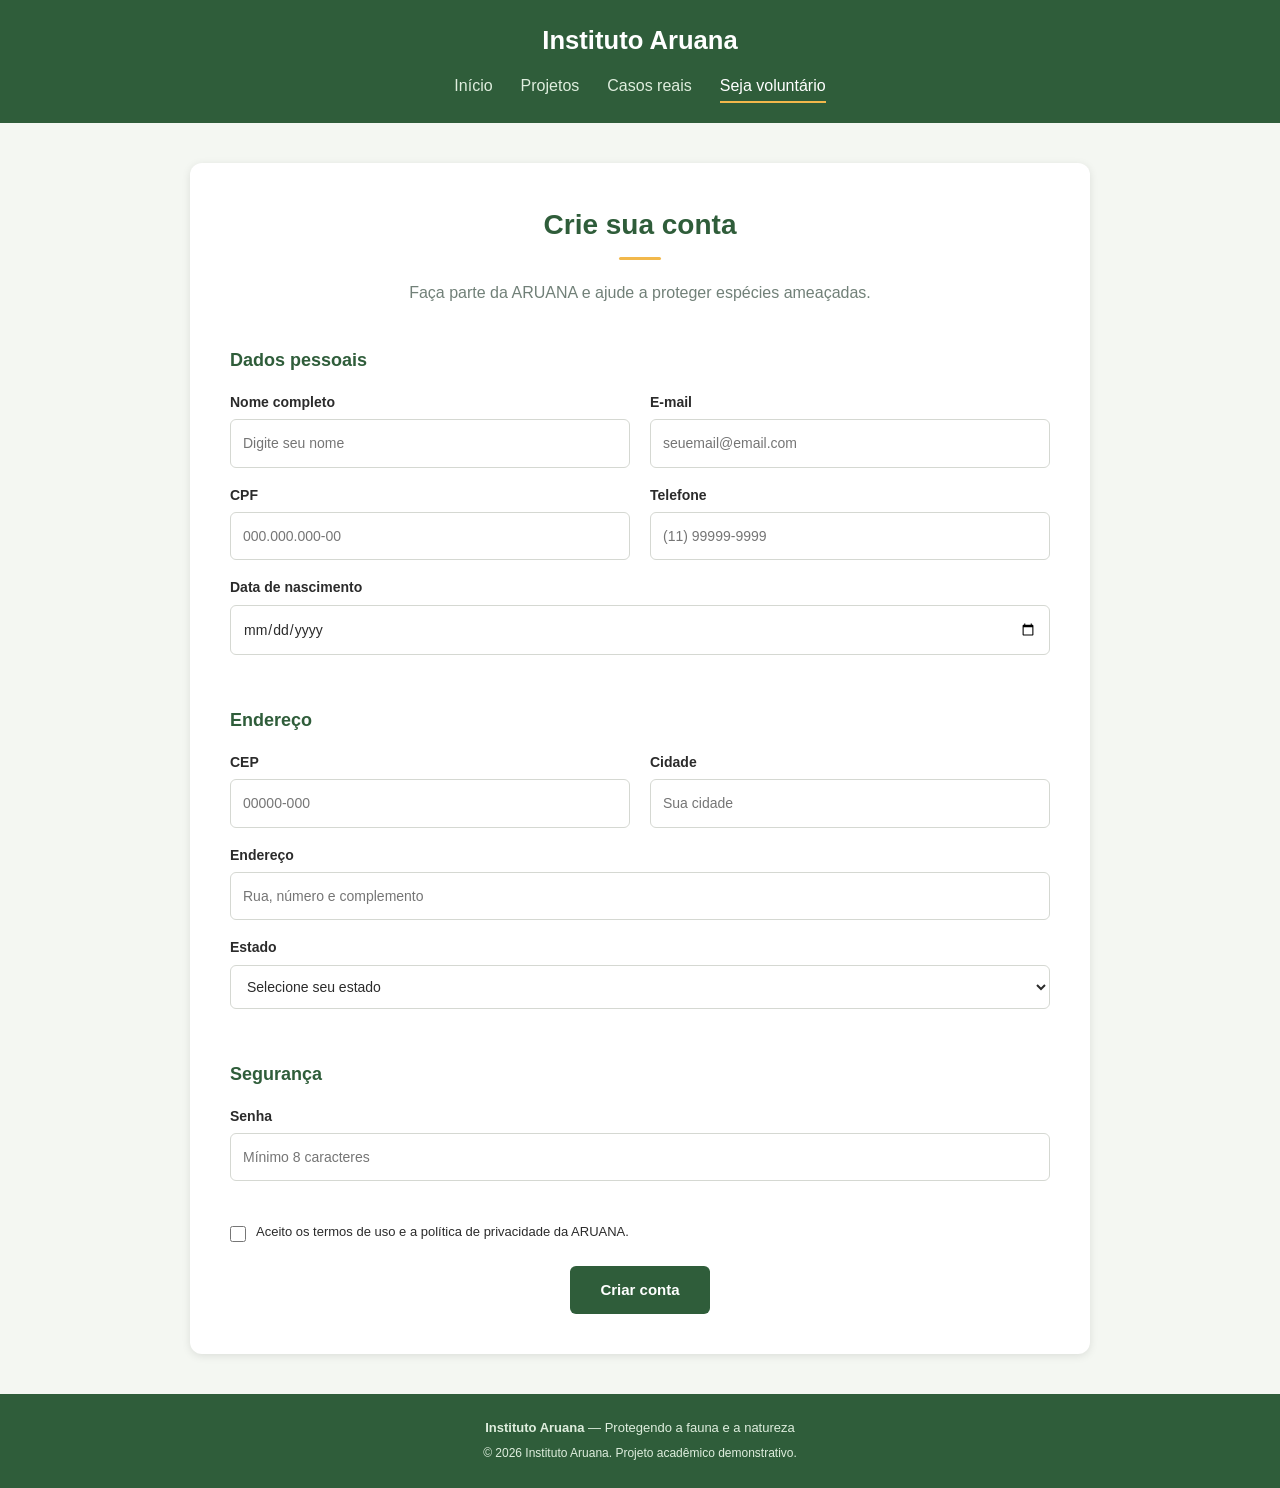
==== projeto1/cadastro.html @ 1559ec9d "projeto finalizado" ====
<!DOCTYPE html>
<html lang="pt-BR">

<head>
  <meta charset="UTF-8">
  <meta name="viewport" content="width=device-width, initial-scale=1.0">

  <meta
    name="description"
    content="Cadastre-se como voluntário do Instituto Aruana e ajude a proteger a fauna brasileira."
  >

  <title>Cadastro | Instituto Aruana</title>

  <link rel="stylesheet" href="css/cadastro.css">
  <script src="js/cadastro.js" defer></script>
</head>

<body>

  <header class="topo">
    <a href="index.html" class="logo">Instituto Aruana</a>

    <button
      class="menu-btn"
      id="menu-btn"
      aria-label="Abrir menu"
      aria-expanded="false"
      aria-controls="menu"
      type="button"
    >
      ☰
    </button>

    <nav id="menu" aria-label="Menu principal">
      <a href="index.html">Início</a>
      <a href="projetos.html">Projetos</a>
      <a href="projetos.html#casos">Casos reais</a>
      <a href="cadastro.html" class="ativo" aria-current="page">
        Seja voluntário
      </a>
    </nav>
  </header>

  <main>
    <form class="formulario" id="form-cadastro">
      <h1>Crie sua conta</h1>

      <div class="detalhe" aria-hidden="true"></div>

      <p class="descricao">
        Faça parte da ARUANA e ajude a proteger espécies ameaçadas.
      </p>

      <fieldset>
        <legend>Dados pessoais</legend>

        <div class="linha">
          <div class="campo">
            <label for="nome">Nome completo</label>
            <input
              type="text"
              id="nome"
              name="nome"
              placeholder="Digite seu nome"
              autocomplete="name"
              minlength="3"
              required
            >
          </div>

          <div class="campo">
            <label for="email">E-mail</label>
            <input
              type="email"
              id="email"
              name="email"
              placeholder="seuemail@email.com"
              autocomplete="email"
              required
            >
          </div>
        </div>

        <div class="linha">
          <div class="campo">
            <label for="cpf">CPF</label>
            <input
              type="text"
              id="cpf"
              name="cpf"
              placeholder="000.000.000-00"
              inputmode="numeric"
              maxlength="14"
              autocomplete="off"
              required
            >
          </div>

          <div class="campo">
            <label for="tel">Telefone</label>
            <input
              type="tel"
              id="tel"
              name="telefone"
              placeholder="(11) 99999-9999"
              inputmode="tel"
              maxlength="15"
              autocomplete="tel"
              required
            >
          </div>
        </div>

        <div class="campo">
          <label for="data">Data de nascimento</label>
          <input
            type="date"
            id="data"
            name="dataNascimento"
            autocomplete="bday"
            required
          >
        </div>
      </fieldset>

      <fieldset>
        <legend>Endereço</legend>

        <div class="linha">
          <div class="campo">
            <label for="cep">CEP</label>
            <input
              type="text"
              id="cep"
              name="cep"
              placeholder="00000-000"
              inputmode="numeric"
              maxlength="9"
              autocomplete="postal-code"
              required
            >
          </div>

          <div class="campo">
            <label for="cdd">Cidade</label>
            <input
              type="text"
              id="cdd"
              name="cidade"
              placeholder="Sua cidade"
              autocomplete="address-level2"
              required
            >
          </div>
        </div>

        <div class="campo">
          <label for="ender">Endereço</label>
          <input
            type="text"
            id="ender"
            name="endereco"
            placeholder="Rua, número e complemento"
            autocomplete="street-address"
            required
          >
        </div>

        <div class="campo">
          <label for="estado">Estado</label>
          <select
            id="estado"
            name="estado"
            autocomplete="address-level1"
            required
          >
            <option value="">Selecione seu estado</option>
            <option value="AC">Acre</option>
            <option value="AL">Alagoas</option>
            <option value="AP">Amapá</option>
            <option value="AM">Amazonas</option>
            <option value="BA">Bahia</option>
            <option value="CE">Ceará</option>
            <option value="DF">Distrito Federal</option>
            <option value="ES">Espírito Santo</option>
            <option value="GO">Goiás</option>
            <option value="MA">Maranhão</option>
            <option value="MT">Mato Grosso</option>
            <option value="MS">Mato Grosso do Sul</option>
            <option value="MG">Minas Gerais</option>
            <option value="PA">Pará</option>
            <option value="PB">Paraíba</option>
            <option value="PR">Paraná</option>
            <option value="PE">Pernambuco</option>
            <option value="PI">Piauí</option>
            <option value="RJ">Rio de Janeiro</option>
            <option value="RN">Rio Grande do Norte</option>
            <option value="RS">Rio Grande do Sul</option>
            <option value="RO">Rondônia</option>
            <option value="RR">Roraima</option>
            <option value="SC">Santa Catarina</option>
            <option value="SP">São Paulo</option>
            <option value="SE">Sergipe</option>
            <option value="TO">Tocantins</option>
          </select>
        </div>
      </fieldset>

      <fieldset>
        <legend>Segurança</legend>

        <div class="campo">
          <label for="senha">Senha</label>
          <input
            type="password"
            id="senha"
            name="senha"
            placeholder="Mínimo 8 caracteres"
            minlength="8"
            autocomplete="new-password"
            required
          >
        </div>
      </fieldset>

      <div class="termos">
        <input
          type="checkbox"
          id="termos"
          name="termos"
          required
        >

        <label for="termos">
          Aceito os termos de uso e a política de privacidade da ARUANA.
        </label>
      </div>

      <button class="botao-enviar" type="submit">
        Criar conta
      </button>

      <p
        class="mensagem-sucesso"
        id="mensagem-sucesso"
        role="status"
        aria-live="polite"
        hidden
      ></p>
    </form>
  </main>

  <footer class="rodape">
    <p>
      <strong>Instituto Aruana</strong> — Protegendo a fauna e a natureza
    </p>

    <small>
      &copy; 2026 Instituto Aruana. Projeto acadêmico demonstrativo.
    </small>
  </footer>

</body>
</html>
---- projeto1/css/cadastro.css ----
:root {
  --verde: #2f5d3a;
  --verde-claro: #dfeede;
  --amarelo: #f2b84b;
  --amarelo-escuro: #e0a532;
  --fundo: #f4f7f2;
  --texto: #2b2b2b;
  --sombra: 0 2px 8px rgba(0, 0, 0, 0.1);
}

* {
  margin: 0;
  padding: 0;
  box-sizing: border-box;
}

html {
  scroll-behavior: smooth;
}

body {
  font-family: Arial, Helvetica, sans-serif;
  color: var(--texto);
  background: var(--fundo);
  line-height: 1.6;
}

a:focus-visible,
button:focus-visible,
input:focus-visible,
select:focus-visible {
  outline: 3px solid var(--amarelo);
  outline-offset: 3px;
}

.topo {
  display: flex;
  flex-direction: column;
  align-items: center;
  gap: 12px;
  padding: 20px;
  background: var(--verde);
  position: sticky;
  top: 0;
  z-index: 10;
}

.logo {
  color: #fff;
  font-size: 1.6rem;
  font-weight: bold;
  text-decoration: none;
}

.menu-btn {
  display: none;
  background: none;
  border: 2px solid var(--verde-claro);
  color: #fff;
  font-size: 1.4rem;
  padding: 2px 12px;
  border-radius: 6px;
  cursor: pointer;
}

.topo nav {
  display: flex;
  justify-content: center;
  align-items: center;
  flex-wrap: wrap;
  gap: 28px;
}

.topo nav a {
  color: var(--verde-claro);
  font-size: 1rem;
  text-decoration: none;
  padding-bottom: 2px;
  border-bottom: 2px solid transparent;
  transition: color 0.2s, border-color 0.2s;
}

.topo nav a:hover,
.topo nav a.ativo {
  color: #fff;
  border-bottom-color: var(--amarelo);
}

main {
  max-width: 940px;
  margin: 40px auto;
  padding: 0 20px;
}

.formulario {
  background: #fff;
  padding: 40px;
  border-radius: 12px;
  box-shadow: var(--sombra);
  text-align: left;
}

.formulario h1 {
  color: var(--verde);
  text-align: center;
  font-size: 28px;
  margin-bottom: 10px;
}

.detalhe {
  width: 42px;
  height: 3px;
  background: var(--amarelo);
  border-radius: 2px;
  margin: 0 auto 20px;
}

.descricao {
  color: #718078;
  text-align: center;
  margin-bottom: 30px;
}

fieldset {
  border: none;
  margin-bottom: 25px;
  padding: 0;
  min-width: 0;
}

legend {
  width: 100%;
  color: var(--verde);
  font-size: 18px;
  font-weight: bold;
  margin-bottom: 16px;
  padding-top: 10px;
}

.linha {
  display: flex;
  gap: 20px;
}

.campo {
  flex: 1;
  min-width: 0;
  margin-bottom: 16px;
}

.campo label {
  display: block;
  margin-bottom: 6px;
  font-size: 14px;
  font-weight: 600;
}

.campo input,
.campo select {
  display: block;
  width: 100%;
  min-width: 0;
  padding: 12px;
  border: 1px solid #d5d8d2;
  border-radius: 6px;
  background: #fff;
  color: var(--texto);
  font: inherit;
  font-size: 14px;
  transition: border-color 0.2s;
}

.campo input:focus,
.campo select:focus {
  border-color: var(--verde);
  outline: none;
}

.campo input:invalid:focus,
.campo select:invalid:focus {
  border-color: #b42318;
}

.termos {
  display: flex;
  align-items: flex-start;
  gap: 10px;
  margin: 5px 0 24px;
}

.termos input {
  width: 16px;
  height: 16px;
  flex-shrink: 0;
  margin-top: 4px;
  accent-color: var(--verde);
}

.termos label {
  font-size: 13px;
  line-height: 1.5;
}

.botao-enviar {
  display: block;
  margin: 0 auto;
  padding: 12px 30px;
  border: none;
  border-radius: 6px;
  background: var(--verde);
  color: #fff;
  font: inherit;
  font-size: 15px;
  font-weight: bold;
  cursor: pointer;
  transition: background 0.2s;
}

.botao-enviar:hover {
  background: #244832;
}

.mensagem-sucesso {
  margin-top: 24px;
  padding: 14px;
  border-radius: 6px;
  background: var(--verde-claro);
  color: var(--verde);
  text-align: center;
  overflow-wrap: anywhere;
}

.mensagem-sucesso[hidden] {
  display: none;
}

.rodape {
  background: var(--verde);
  color: var(--verde-claro);
  text-align: center;
  padding: 24px 16px;
  font-size: 13px;
}

.rodape p {
  margin-bottom: 4px;
}

.rodape small {
  font-size: 12px;
}

@media (max-width: 700px) {
  .menu-btn {
    display: block;
  }

  .topo nav {
    display: none;
    flex-direction: column;
    gap: 12px;
  }

  .topo nav.aberto {
    display: flex;
  }

  main {
    margin: 24px auto;
    padding: 0 14px;
  }

  .formulario {
    padding: 25px 20px;
  }

  .formulario h1 {
    font-size: 25px;
  }

  .linha {
    flex-direction: column;
    gap: 0;
  }

  .campo {
    width: 100%;
  }
}

@media (prefers-reduced-motion: reduce) {
  *,
  *::before,
  *::after {
    scroll-behavior: auto !important;
    transition: none !important;
  }
}
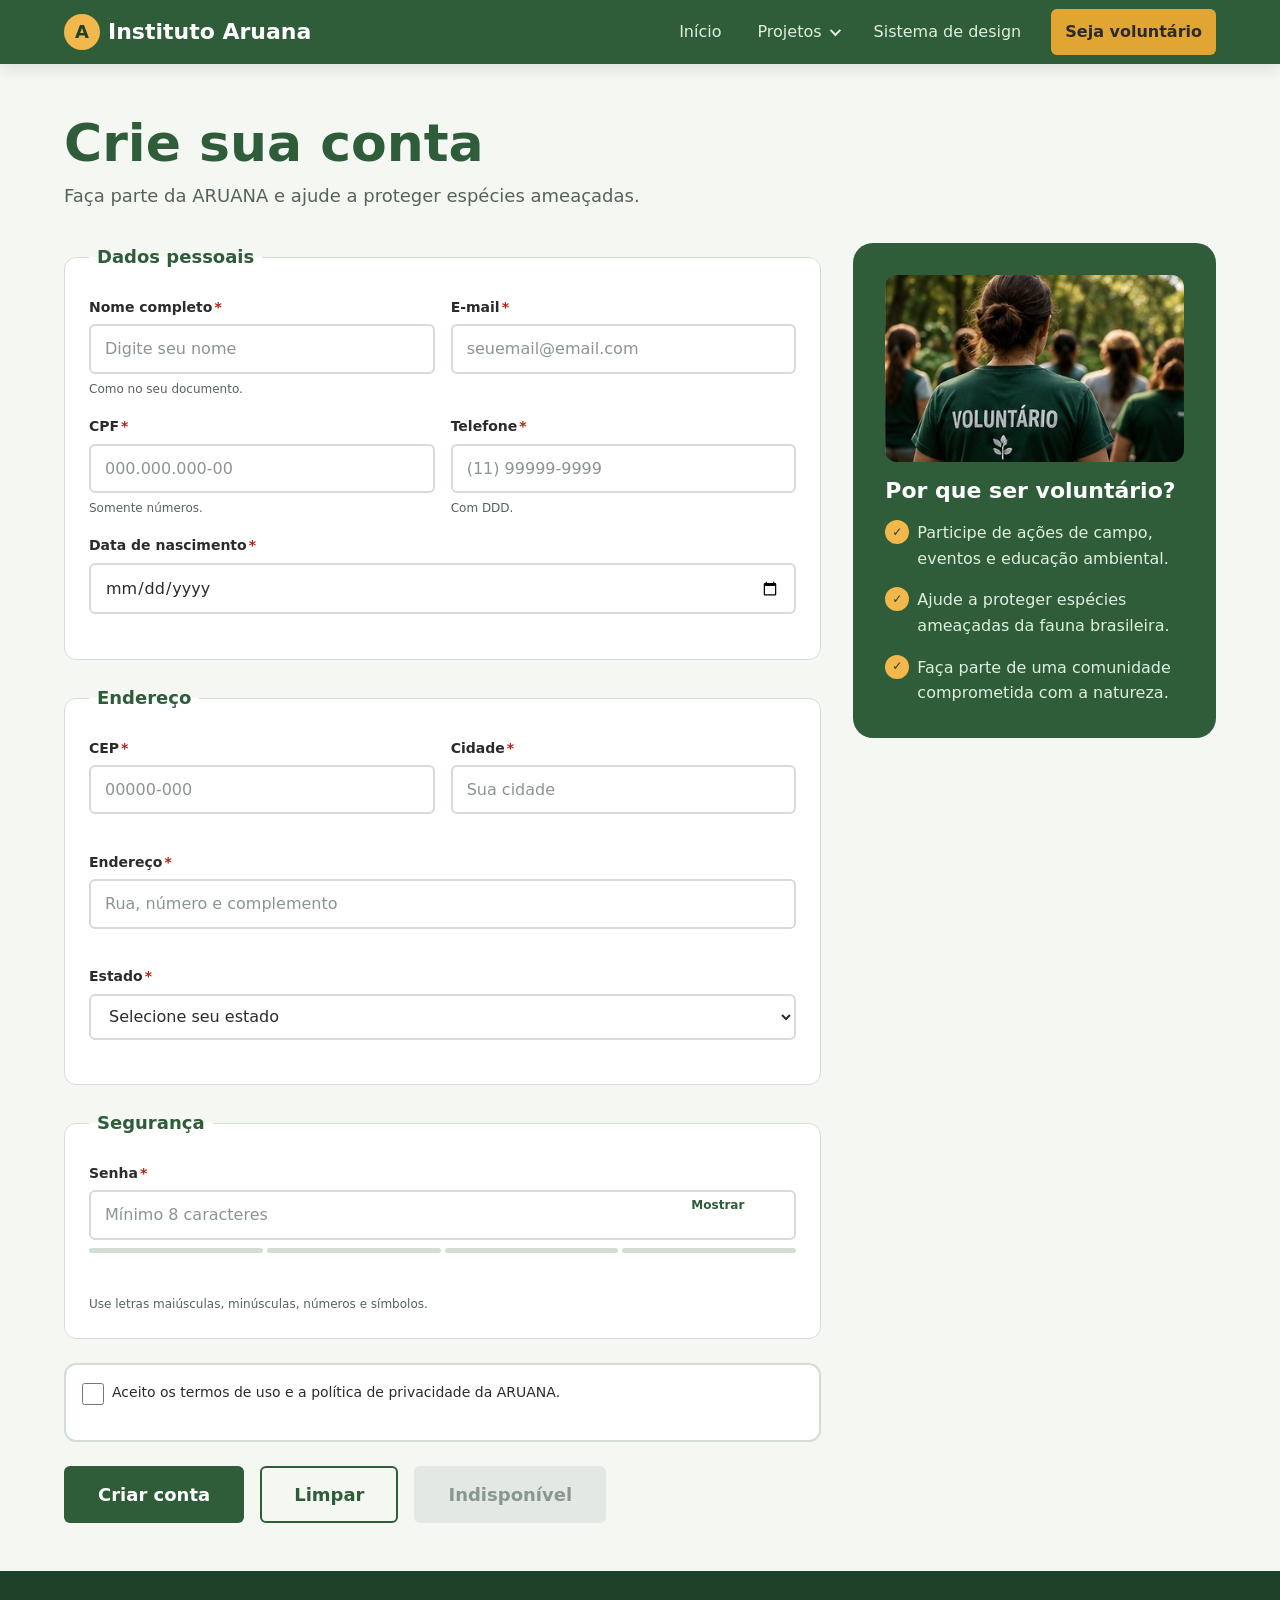
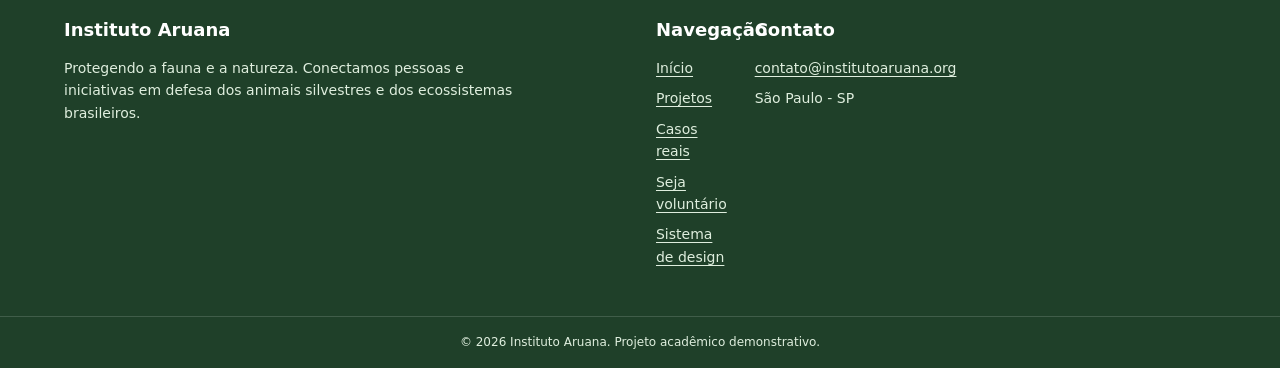
==== commit 302313a8: "atividade 2" ====
--- a/projeto1/cadastro.html
+++ b/projeto1/cadastro.html
@@ -1,265 +1,276 @@
 <!DOCTYPE html>
 <html lang="pt-BR">
-
 <head>
   <meta charset="UTF-8">
   <meta name="viewport" content="width=device-width, initial-scale=1.0">
-
-  <meta
-    name="description"
-    content="Cadastre-se como voluntário do Instituto Aruana e ajude a proteger a fauna brasileira."
-  >
-
+  <meta name="description" content="Cadastre-se como voluntário do Instituto Aruana e ajude a proteger a fauna brasileira.">
   <title>Cadastro | Instituto Aruana</title>
-
-  <link rel="stylesheet" href="css/cadastro.css">
+  <link rel="stylesheet" href="css/style.css">
+</head>
+
+<body>
+  <a class="pular-link" href="#conteudo">Ir para o conteúdo</a>
+
+  <header class="topo">
+    <div class="container topo__interno">
+      <a href="index.html" class="logo" aria-label="Instituto Aruana - página inicial">
+        <span class="logo__marca" aria-hidden="true">A</span>
+        Instituto Aruana
+      </a>
+
+      <button class="menu-btn" id="menu-btn" type="button"
+              aria-label="Abrir menu" aria-expanded="false" aria-controls="menu">
+        <span class="menu-btn__barra"></span>
+        <span class="menu-btn__barra"></span>
+        <span class="menu-btn__barra"></span>
+      </button>
+
+      <nav class="menu" id="menu" aria-label="Menu principal">
+        <ul class="menu__lista">
+          <li><a href="index.html" class="menu__link">Início</a></li>
+
+          <li class="menu__item--sub">
+            <button class="menu__link menu__toggle" type="button"
+                    aria-expanded="false" aria-haspopup="true" aria-controls="submenu-projetos">
+              Projetos
+            </button>
+            <ul class="submenu" id="submenu-projetos">
+              <li><a class="menu__link" href="projetos.html">Todos os projetos</a></li>
+              <li><a class="menu__link" href="projetos.html#casos">Casos reais</a></li>
+              <li><a class="menu__link" href="projetos.html#como-ajudar">Como ajudar</a></li>
+            </ul>
+          </li>
+
+          <li><a href="sistema-design.html" class="menu__link">Sistema de design</a></li>
+          <li><a href="cadastro.html" class="menu__link menu__link--destaque" aria-current="page">Seja voluntário</a></li>
+        </ul>
+      </nav>
+    </div>
+  </header>
+
+  <main id="conteudo">
+    <div class="container cadastro">
+      <div class="cadastro__intro">
+        <h1>Crie sua conta</h1>
+        <p>Faça parte da ARUANA e ajude a proteger espécies ameaçadas.</p>
+      </div>
+
+      <div class="grid-12 grid-12--largo">
+        <div class="col-12 col-lg-8">
+          <form class="formulario" id="form-cadastro" novalidate>
+
+            <div class="alerta alerta--erro" id="alerta-erros" role="alert" hidden>
+              <span class="alerta__icone" aria-hidden="true">✕</span>
+              <div class="alerta__conteudo">
+                <strong class="alerta__titulo">Corrija os campos abaixo para continuar</strong>
+                <ul id="lista-erros"></ul>
+              </div>
+              <button class="botao-icone" type="button" data-alerta-fechar aria-label="Fechar alerta">×</button>
+            </div>
+
+            <fieldset>
+              <legend>Dados pessoais</legend>
+
+              <div class="linha">
+            <div class="campo">
+              <label for="nome">Nome completo<span class="obrigatorio" aria-hidden="true">*</span></label>
+              <input id="nome" name="nome" type="text" placeholder="Digite seu nome" autocomplete="name" aria-describedby="msg-nome" required>
+              <p class="campo__msg" id="msg-nome">Como no seu documento.</p>
+            </div>
+            <div class="campo">
+              <label for="email">E-mail<span class="obrigatorio" aria-hidden="true">*</span></label>
+              <input id="email" name="email" type="email" placeholder="seuemail@email.com" autocomplete="email" aria-describedby="msg-email" required>
+              <p class="campo__msg" id="msg-email"></p>
+            </div>
+              </div>
+
+              <div class="linha">
+            <div class="campo">
+              <label for="cpf">CPF<span class="obrigatorio" aria-hidden="true">*</span></label>
+              <input id="cpf" name="cpf" type="text" placeholder="000.000.000-00" inputmode="numeric" maxlength="14" autocomplete="off" aria-describedby="msg-cpf" required>
+              <p class="campo__msg" id="msg-cpf">Somente números.</p>
+            </div>
+            <div class="campo">
+              <label for="tel">Telefone<span class="obrigatorio" aria-hidden="true">*</span></label>
+              <input id="tel" name="telefone" type="tel" placeholder="(11) 99999-9999" inputmode="tel" maxlength="15" autocomplete="tel" aria-describedby="msg-tel" required>
+              <p class="campo__msg" id="msg-tel">Com DDD.</p>
+            </div>
+              </div>
+
+            <div class="campo">
+              <label for="data">Data de nascimento<span class="obrigatorio" aria-hidden="true">*</span></label>
+              <input id="data" name="dataNascimento" type="date" autocomplete="bday" aria-describedby="msg-data" required>
+              <p class="campo__msg" id="msg-data"></p>
+            </div>
+            </fieldset>
+
+            <fieldset>
+              <legend>Endereço</legend>
+
+              <div class="linha">
+            <div class="campo">
+              <label for="cep">CEP<span class="obrigatorio" aria-hidden="true">*</span></label>
+              <input id="cep" name="cep" type="text" placeholder="00000-000" inputmode="numeric" maxlength="9" autocomplete="postal-code" aria-describedby="msg-cep" required>
+              <p class="campo__msg" id="msg-cep"></p>
+            </div>
+            <div class="campo">
+              <label for="cdd">Cidade<span class="obrigatorio" aria-hidden="true">*</span></label>
+              <input id="cdd" name="cidade" type="text" placeholder="Sua cidade" autocomplete="address-level2" aria-describedby="msg-cdd" required>
+              <p class="campo__msg" id="msg-cdd"></p>
+            </div>
+              </div>
+
+            <div class="campo">
+              <label for="ender">Endereço<span class="obrigatorio" aria-hidden="true">*</span></label>
+              <input id="ender" name="endereco" type="text" placeholder="Rua, número e complemento" autocomplete="street-address" aria-describedby="msg-ender" required>
+              <p class="campo__msg" id="msg-ender"></p>
+            </div>
+
+              <div class="campo">
+                <label for="estado">Estado<span class="obrigatorio" aria-hidden="true">*</span></label>
+                <select id="estado" name="estado" autocomplete="address-level1" aria-describedby="msg-estado" required>
+                  <option value="">Selecione seu estado</option>
+                <option value="AC">Acre</option>
+                <option value="AL">Alagoas</option>
+                <option value="AP">Amapá</option>
+                <option value="AM">Amazonas</option>
+                <option value="BA">Bahia</option>
+                <option value="CE">Ceará</option>
+                <option value="DF">Distrito Federal</option>
+                <option value="ES">Espírito Santo</option>
+                <option value="GO">Goiás</option>
+                <option value="MA">Maranhão</option>
+                <option value="MT">Mato Grosso</option>
+                <option value="MS">Mato Grosso do Sul</option>
+                <option value="MG">Minas Gerais</option>
+                <option value="PA">Pará</option>
+                <option value="PB">Paraíba</option>
+                <option value="PR">Paraná</option>
+                <option value="PE">Pernambuco</option>
+                <option value="PI">Piauí</option>
+                <option value="RJ">Rio de Janeiro</option>
+                <option value="RN">Rio Grande do Norte</option>
+                <option value="RS">Rio Grande do Sul</option>
+                <option value="RO">Rondônia</option>
+                <option value="RR">Roraima</option>
+                <option value="SC">Santa Catarina</option>
+                <option value="SP">São Paulo</option>
+                <option value="SE">Sergipe</option>
+                <option value="TO">Tocantins</option>
+                </select>
+                <p class="campo__msg" id="msg-estado"></p>
+              </div>
+            </fieldset>
+
+            <fieldset>
+              <legend>Segurança</legend>
+
+              <div class="campo">
+                <label for="senha">Senha<span class="obrigatorio" aria-hidden="true">*</span></label>
+                <input id="senha" name="senha" type="password" placeholder="Mínimo 8 caracteres"
+                       autocomplete="new-password" aria-describedby="msg-senha rotulo-forca" required>
+                <button class="campo__acao" id="alternar-senha" type="button" aria-pressed="false">Mostrar</button>
+                <div class="forca" id="forca-senha" data-nivel="0" aria-hidden="true"><span></span><span></span><span></span><span></span></div>
+                <p class="campo__msg" id="rotulo-forca" aria-live="polite"></p>
+                <p class="campo__msg" id="msg-senha">Use letras maiúsculas, minúsculas, números e símbolos.</p>
+              </div>
+            </fieldset>
+
+            <div class="termos">
+              <div class="termos__linha">
+                <input type="checkbox" id="termos" name="termos" aria-describedby="msg-termos" required>
+                <label for="termos">Aceito os termos de uso e a política de privacidade da ARUANA.</label>
+              </div>
+              <p class="campo__msg" id="msg-termos"></p>
+            </div>
+
+            <div class="botoes">
+              <button class="botao botao--verde botao--lg" type="submit">Criar conta</button>
+              <button class="botao botao--contorno botao--lg" type="reset">Limpar</button>
+              <button class="botao botao--lg" type="button" disabled>Indisponível</button>
+            </div>
+
+            <div class="alerta alerta--sucesso" id="mensagem-sucesso" role="status" hidden>
+              <span class="alerta__icone" aria-hidden="true">✓</span>
+              <div class="alerta__conteudo">
+                <strong class="alerta__titulo">Cadastro validado com sucesso, <span data-nome></span>!</strong>
+                <p>Em breve entraremos em contato.</p>
+              </div>
+              <button class="botao-icone" type="button" data-alerta-fechar aria-label="Fechar alerta">×</button>
+            </div>
+          </form>
+        </div>
+
+        <aside class="col-12 col-lg-4" aria-labelledby="titulo-aside">
+          <div class="cadastro__aside">
+            <img src="imagens/voluntarios.jpg" alt="Grupo de voluntários em atividade" loading="lazy">
+            <h2 id="titulo-aside">Por que ser voluntário?</h2>
+            <ul class="beneficios">
+              <li>Participe de ações de campo, eventos e educação ambiental.</li>
+              <li>Ajude a proteger espécies ameaçadas da fauna brasileira.</li>
+              <li>Faça parte de uma comunidade comprometida com a natureza.</li>
+            </ul>
+          </div>
+        </aside>
+      </div>
+    </div>
+
+    <dialog class="modal" id="modal-sucesso" aria-labelledby="modal-sucesso-titulo">
+      <div class="modal__cabecalho">
+        <h2 id="modal-sucesso-titulo">Cadastro realizado!</h2>
+        <button class="botao-icone" type="button" data-modal-fechar aria-label="Fechar janela">×</button>
+      </div>
+      <div class="modal__corpo">
+        <p><strong>Obrigado, <span id="modal-sucesso-nome"></span>!</strong> Seus dados foram validados e você já faz parte da causa.</p>
+        <p class="texto-suave">Este é um projeto acadêmico demonstrativo: nenhum dado é enviado.</p>
+      </div>
+      <div class="modal__rodape">
+        <a class="botao botao--contorno" href="projetos.html">Ver projetos</a>
+        <button class="botao" type="button" data-modal-fechar>Concluir</button>
+      </div>
+    </dialog>
+  </main>
+
+  <footer class="rodape">
+    <div class="container rodape__topo">
+      <div class="grid-12 grid-12--largo">
+        <div class="col-12 col-md-6 col-lg-5">
+          <h2>Instituto Aruana</h2>
+          <p>Protegendo a fauna e a natureza. Conectamos pessoas e iniciativas em defesa dos animais silvestres e dos ecossistemas brasileiros.</p>
+        </div>
+
+        <div class="col-6 col-md-3 col-lg-3 lg-inicio-7">
+          <h2>Navegação</h2>
+          <ul>
+            <li><a href="index.html">Início</a></li>
+            <li><a href="projetos.html">Projetos</a></li>
+            <li><a href="projetos.html#casos">Casos reais</a></li>
+            <li><a href="cadastro.html">Seja voluntário</a></li>
+            <li><a href="sistema-design.html">Sistema de design</a></li>
+          </ul>
+        </div>
+
+        <div class="col-6 col-md-3 col-lg-3">
+          <h2>Contato</h2>
+          <ul>
+            <li><a href="mailto:contato@institutoaruana.org">contato@institutoaruana.org</a></li>
+            <li>São Paulo - SP</li>
+          </ul>
+        </div>
+      </div>
+    </div>
+
+    <div class="rodape__base">
+      <div class="container">
+        &copy; 2026 Instituto Aruana. Projeto acadêmico demonstrativo.
+      </div>
+    </div>
+  </footer>
+
+  <div class="toasts" id="toasts" aria-live="polite"></div>
+
+  <script src="js/ui.js"></script>
+  <script src="js/nav.js" defer></script>
   <script src="js/cadastro.js" defer></script>
-</head>
-
-<body>
-
-  <header class="topo">
-    <a href="index.html" class="logo">Instituto Aruana</a>
-
-    <button
-      class="menu-btn"
-      id="menu-btn"
-      aria-label="Abrir menu"
-      aria-expanded="false"
-      aria-controls="menu"
-      type="button"
-    >
-      ☰
-    </button>
-
-    <nav id="menu" aria-label="Menu principal">
-      <a href="index.html">Início</a>
-      <a href="projetos.html">Projetos</a>
-      <a href="projetos.html#casos">Casos reais</a>
-      <a href="cadastro.html" class="ativo" aria-current="page">
-        Seja voluntário
-      </a>
-    </nav>
-  </header>
-
-  <main>
-    <form class="formulario" id="form-cadastro">
-      <h1>Crie sua conta</h1>
-
-      <div class="detalhe" aria-hidden="true"></div>
-
-      <p class="descricao">
-        Faça parte da ARUANA e ajude a proteger espécies ameaçadas.
-      </p>
-
-      <fieldset>
-        <legend>Dados pessoais</legend>
-
-        <div class="linha">
-          <div class="campo">
-            <label for="nome">Nome completo</label>
-            <input
-              type="text"
-              id="nome"
-              name="nome"
-              placeholder="Digite seu nome"
-              autocomplete="name"
-              minlength="3"
-              required
-            >
-          </div>
-
-          <div class="campo">
-            <label for="email">E-mail</label>
-            <input
-              type="email"
-              id="email"
-              name="email"
-              placeholder="seuemail@email.com"
-              autocomplete="email"
-              required
-            >
-          </div>
-        </div>
-
-        <div class="linha">
-          <div class="campo">
-            <label for="cpf">CPF</label>
-            <input
-              type="text"
-              id="cpf"
-              name="cpf"
-              placeholder="000.000.000-00"
-              inputmode="numeric"
-              maxlength="14"
-              autocomplete="off"
-              required
-            >
-          </div>
-
-          <div class="campo">
-            <label for="tel">Telefone</label>
-            <input
-              type="tel"
-              id="tel"
-              name="telefone"
-              placeholder="(11) 99999-9999"
-              inputmode="tel"
-              maxlength="15"
-              autocomplete="tel"
-              required
-            >
-          </div>
-        </div>
-
-        <div class="campo">
-          <label for="data">Data de nascimento</label>
-          <input
-            type="date"
-            id="data"
-            name="dataNascimento"
-            autocomplete="bday"
-            required
-          >
-        </div>
-      </fieldset>
-
-      <fieldset>
-        <legend>Endereço</legend>
-
-        <div class="linha">
-          <div class="campo">
-            <label for="cep">CEP</label>
-            <input
-              type="text"
-              id="cep"
-              name="cep"
-              placeholder="00000-000"
-              inputmode="numeric"
-              maxlength="9"
-              autocomplete="postal-code"
-              required
-            >
-          </div>
-
-          <div class="campo">
-            <label for="cdd">Cidade</label>
-            <input
-              type="text"
-              id="cdd"
-              name="cidade"
-              placeholder="Sua cidade"
-              autocomplete="address-level2"
-              required
-            >
-          </div>
-        </div>
-
-        <div class="campo">
-          <label for="ender">Endereço</label>
-          <input
-            type="text"
-            id="ender"
-            name="endereco"
-            placeholder="Rua, número e complemento"
-            autocomplete="street-address"
-            required
-          >
-        </div>
-
-        <div class="campo">
-          <label for="estado">Estado</label>
-          <select
-            id="estado"
-            name="estado"
-            autocomplete="address-level1"
-            required
-          >
-            <option value="">Selecione seu estado</option>
-            <option value="AC">Acre</option>
-            <option value="AL">Alagoas</option>
-            <option value="AP">Amapá</option>
-            <option value="AM">Amazonas</option>
-            <option value="BA">Bahia</option>
-            <option value="CE">Ceará</option>
-            <option value="DF">Distrito Federal</option>
-            <option value="ES">Espírito Santo</option>
-            <option value="GO">Goiás</option>
-            <option value="MA">Maranhão</option>
-            <option value="MT">Mato Grosso</option>
-            <option value="MS">Mato Grosso do Sul</option>
-            <option value="MG">Minas Gerais</option>
-            <option value="PA">Pará</option>
-            <option value="PB">Paraíba</option>
-            <option value="PR">Paraná</option>
-            <option value="PE">Pernambuco</option>
-            <option value="PI">Piauí</option>
-            <option value="RJ">Rio de Janeiro</option>
-            <option value="RN">Rio Grande do Norte</option>
-            <option value="RS">Rio Grande do Sul</option>
-            <option value="RO">Rondônia</option>
-            <option value="RR">Roraima</option>
-            <option value="SC">Santa Catarina</option>
-            <option value="SP">São Paulo</option>
-            <option value="SE">Sergipe</option>
-            <option value="TO">Tocantins</option>
-          </select>
-        </div>
-      </fieldset>
-
-      <fieldset>
-        <legend>Segurança</legend>
-
-        <div class="campo">
-          <label for="senha">Senha</label>
-          <input
-            type="password"
-            id="senha"
-            name="senha"
-            placeholder="Mínimo 8 caracteres"
-            minlength="8"
-            autocomplete="new-password"
-            required
-          >
-        </div>
-      </fieldset>
-
-      <div class="termos">
-        <input
-          type="checkbox"
-          id="termos"
-          name="termos"
-          required
-        >
-
-        <label for="termos">
-          Aceito os termos de uso e a política de privacidade da ARUANA.
-        </label>
-      </div>
-
-      <button class="botao-enviar" type="submit">
-        Criar conta
-      </button>
-
-      <p
-        class="mensagem-sucesso"
-        id="mensagem-sucesso"
-        role="status"
-        aria-live="polite"
-        hidden
-      ></p>
-    </form>
-  </main>
-
-  <footer class="rodape">
-    <p>
-      <strong>Instituto Aruana</strong> — Protegendo a fauna e a natureza
-    </p>
-
-    <small>
-      &copy; 2026 Instituto Aruana. Projeto acadêmico demonstrativo.
-    </small>
-  </footer>
-
 </body>
-</html>+</html>
--- a/projeto1/css/style.css
+++ b/projeto1/css/style.css
@@ -0,0 +1,32 @@
+/* ==========================================================
+   Instituto Aruana — Entrega II
+   Ponto de entrada do CSS. Cada página carrega apenas este
+   arquivo; os módulos abaixo são importados em ordem.
+   ========================================================== */
+
+/* 1. Base: tokens do sistema de design, reset e tipografia */
+@import url("base/variables.css");
+@import url("base/reset.css");
+@import url("base/typography.css");
+
+/* 2. Layout: estrutura geral (CSS Grid) e grid de 12 colunas */
+@import url("layout/layout.css");
+@import url("layout/grid.css");
+
+/* 3. Componentes reutilizáveis */
+@import url("components/header-nav.css");
+@import url("components/buttons.css");
+@import url("components/cards.css");
+@import url("components/badges.css");
+@import url("components/forms.css");
+@import url("components/feedback.css");
+@import url("components/footer.css");
+
+/* 4. Páginas (estilos específicos de cada tela) */
+@import url("pages/home.css");
+@import url("pages/projetos.css");
+@import url("pages/cadastro.css");
+@import url("pages/sistema-design.css");
+
+/* 5. Utilitários (sempre por último para poderem sobrescrever) */
+@import url("base/utilities.css");
